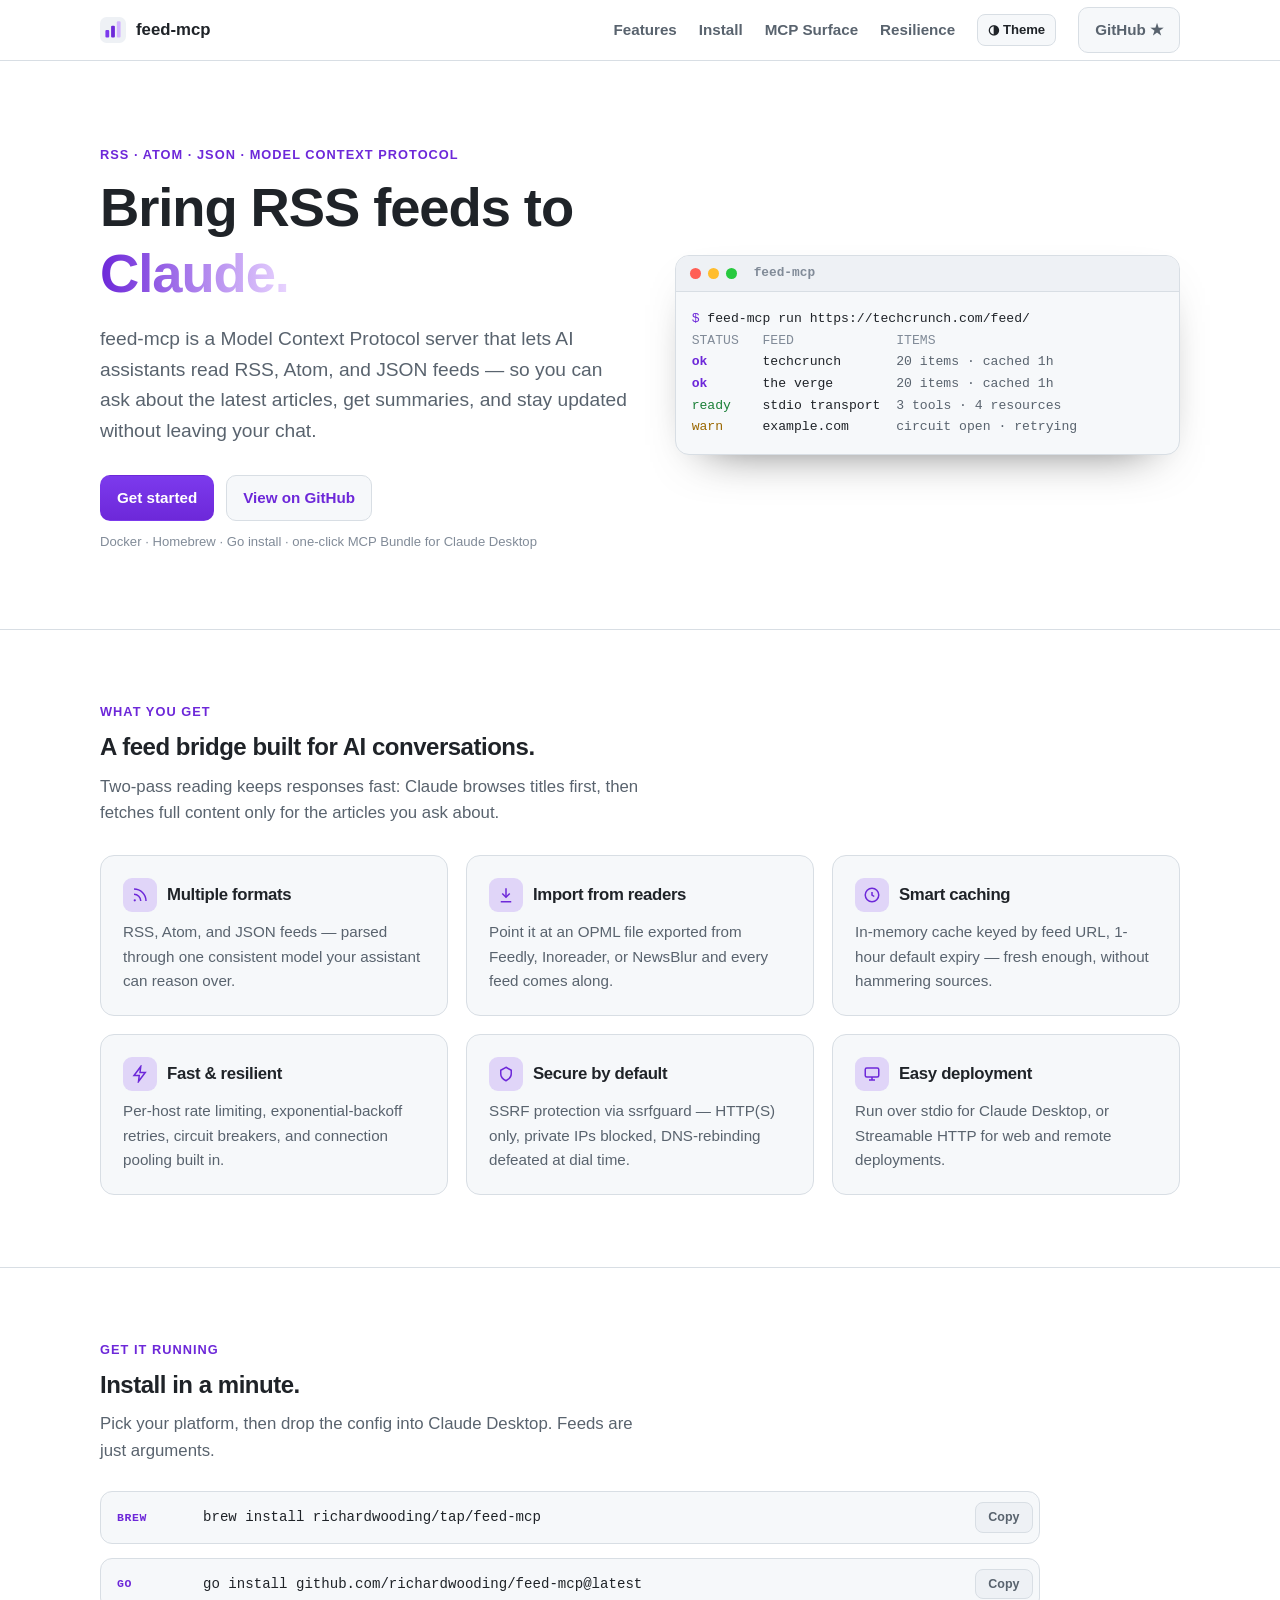
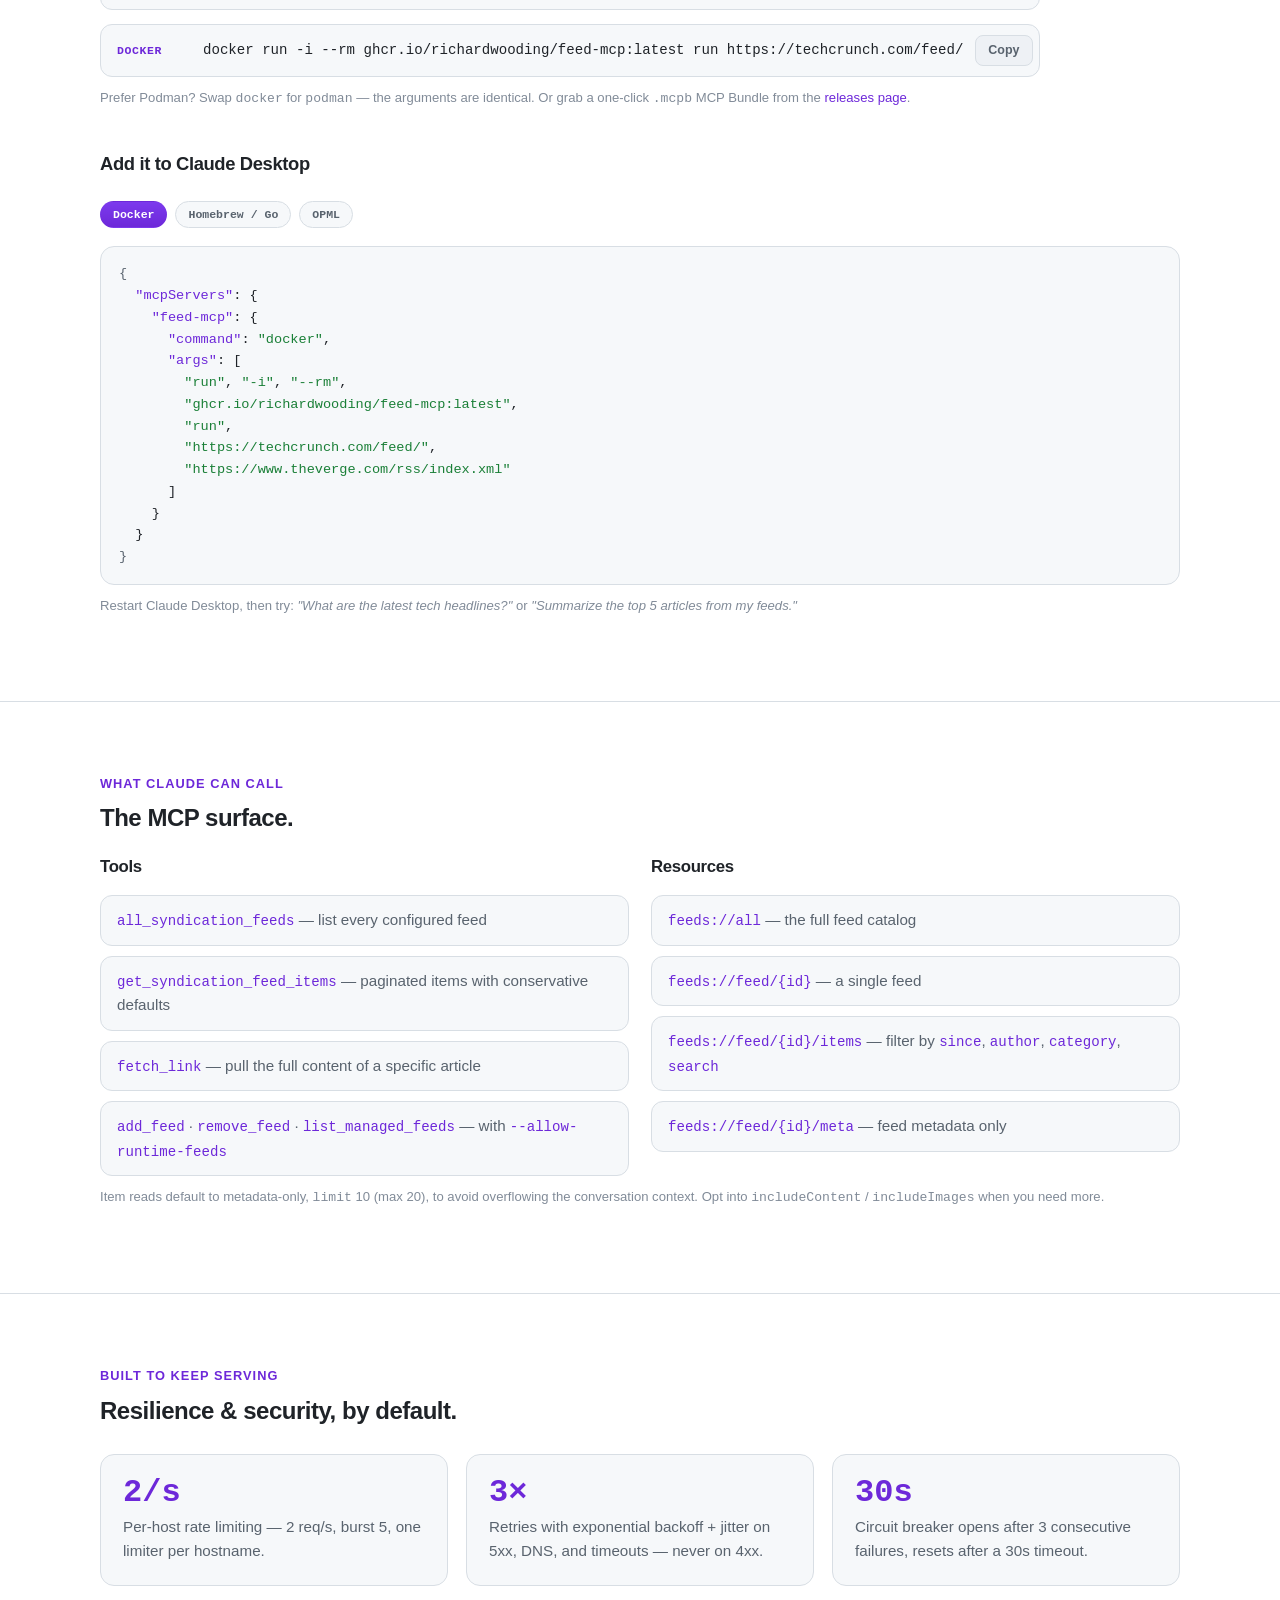
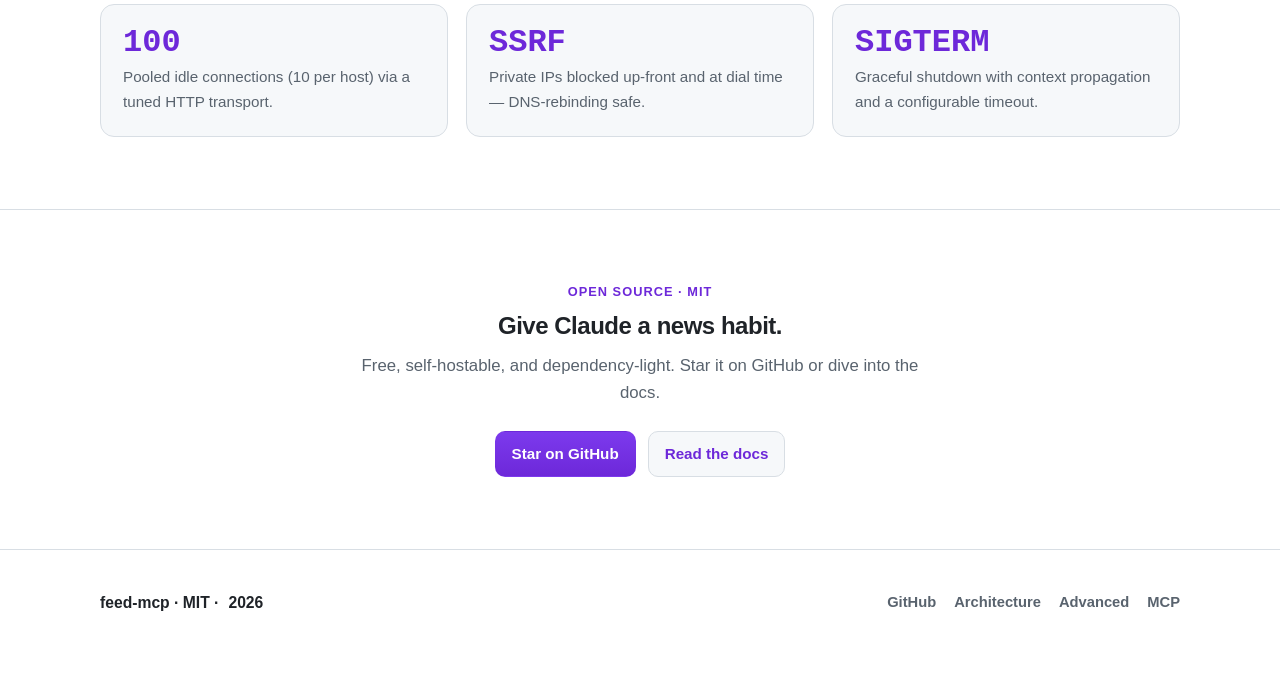
==== site/index.html @ 02fd6253 "feat(site): add gloam GitHub Pages landing page Add a dark-first, purple-accented, terminal-flavored" ====
<!doctype html>
<html lang="en">
<head>
  <meta charset="utf-8">
  <meta name="viewport" content="width=device-width, initial-scale=1">
  <title>feed-mcp — Bring RSS feeds to Claude</title>
  <meta name="description" content="feed-mcp is a Model Context Protocol server that lets Claude read RSS, Atom, and JSON feeds — with smart caching, rate limiting, circuit breakers, and SSRF protection.">
  <meta property="og:title" content="feed-mcp — Bring RSS feeds to Claude">
  <meta property="og:description" content="An MCP server that fetches RSS/Atom/JSON feeds and serves them to AI assistants.">
  <meta property="og:type" content="website">
  <link rel="stylesheet" href="gloam.css">
  <style>
    /* page-local extras, all derived from gloam tokens */
    .gl-theme-toggle { background: var(--gl-panel); color: var(--gl-fg); border: 1px solid var(--gl-border);
      border-radius: 8px; padding: 8px 10px; cursor: pointer; font: 600 .82rem/1 var(--gl-sans); }
    .gl-theme-toggle:hover { border-color: var(--gl-accent); }
    .gl-config { background: var(--gl-panel); border: 1px solid var(--gl-border); border-radius: var(--gl-radius);
      padding: 16px 18px; overflow-x: auto; font-size: .85rem; line-height: 1.6; margin: 0; font-family: var(--gl-mono); }
    .gl-config .c { color: var(--gl-faint); }
    .gl-config .k { color: var(--gl-accent-2); }
    .gl-config .s { color: var(--gl-green); }
    .gl-config .p { color: var(--gl-muted); }
    .gl-panel-list { list-style: none; margin: 18px 0 0; padding: 0; display: grid; gap: 10px; }
    .gl-panel-list li { background: var(--gl-panel); border: 1px solid var(--gl-border); border-radius: 12px;
      padding: 12px 16px; color: var(--gl-muted); font-size: .95rem; }
    .gl-panel-list code { color: var(--gl-accent-2); font-size: .88rem; }
    .gl-tab-wrap { margin-top: 18px; }
    .gl-tab-wrap [data-gl-panel] { margin-top: 16px; }
    .gl-two-col { display: grid; grid-template-columns: 1fr 1fr; gap: 22px; align-items: start; }
    @media (max-width: 760px) { .gl-two-col { grid-template-columns: 1fr; } }
  </style>
</head>
<body class="gl">
  <a class="gl-skip" href="#main">Skip to content</a>

  <header class="gl-nav">
    <div class="gl-wrap">
      <span class="gl-brand">
        <svg width="26" height="26" viewBox="0 0 24 24" aria-hidden="true">
          <rect width="24" height="24" rx="6" fill="var(--gl-panel-2)"/>
          <rect x="5" y="12" width="3.5" height="7" rx="1" fill="var(--gl-accent)"/>
          <rect x="10.25" y="8" width="3.5" height="11" rx="1" fill="var(--gl-accent-2)"/>
          <rect x="15.5" y="4" width="3.5" height="15" rx="1" fill="#d2b3ff"/>
        </svg>
        feed-mcp
      </span>
      <button class="gl-nav-toggle" aria-label="Toggle navigation" data-gl-nav-toggle="nav">☰</button>
      <nav id="nav">
        <a href="#features">Features</a>
        <a href="#install">Install</a>
        <a href="#surface">MCP Surface</a>
        <a href="#resilience">Resilience</a>
        <button class="gl-theme-toggle" id="theme" aria-label="Toggle color theme">◑ Theme</button>
        <a class="gl-btn ghost" href="https://github.com/richardwooding/feed-mcp">GitHub ★</a>
      </nav>
    </div>
  </header>

  <main id="main">
    <!-- HERO -->
    <section class="gl-hero">
      <div class="gl-wrap gl-hero-grid">
        <div>
          <p class="gl-eyebrow">rss · atom · json · model context protocol</p>
          <h1>Bring RSS feeds to <span class="gl-grad">Claude.</span></h1>
          <p class="sub">feed-mcp is a Model Context Protocol server that lets AI assistants read RSS, Atom, and JSON feeds — so you can ask about the latest articles, get summaries, and stay updated without leaving your chat.</p>
          <div class="gl-cta">
            <a class="gl-btn primary" href="#install">Get started</a>
            <a class="gl-btn ghost" href="https://github.com/richardwooding/feed-mcp">View on GitHub</a>
          </div>
          <p class="gl-hint">Docker · Homebrew · Go install · one-click MCP Bundle for Claude Desktop</p>
        </div>
        <div class="gl-term">
          <div class="bar">
            <span class="dot" style="background:#ff5f56"></span>
            <span class="dot" style="background:#ffbd2e"></span>
            <span class="dot" style="background:#27c93f"></span>
            <span class="t">feed-mcp</span>
          </div>
<pre><span class="pr">$</span> feed-mcp run https://techcrunch.com/feed/
<span class="hd">STATUS   FEED             ITEMS</span>
<span class="n">ok</span>       techcrunch       <span class="loc">20 items · cached 1h</span>
<span class="n">ok</span>       the verge        <span class="loc">20 items · cached 1h</span>
<span class="ok">ready</span>    stdio transport  <span class="loc">3 tools · 4 resources</span>
<span class="warn">warn</span>     example.com      <span class="loc">circuit open · retrying</span></pre>
        </div>
      </div>
    </section>

    <!-- FEATURES -->
    <section id="features" class="gl-section">
      <div class="gl-wrap">
        <p class="gl-eyebrow">what you get</p>
        <h2>A feed bridge built for AI conversations.</h2>
        <p class="gl-lede" style="margin-top:12px">Two-pass reading keeps responses fast: Claude browses titles first, then fetches full content only for the articles you ask about.</p>
        <div class="gl-grid feat" style="margin-top:28px">
          <div class="gl-card">
            <h3>
              <span class="gl-icon"><svg viewBox="0 0 24 24" fill="none" stroke="currentColor" stroke-width="2"><path d="M4 11a9 9 0 0 1 9 9"/><path d="M4 4a16 16 0 0 1 16 16"/><circle cx="5" cy="19" r="1.5" fill="currentColor" stroke="none"/></svg></span>
              Multiple formats
            </h3>
            <p>RSS, Atom, and JSON feeds — parsed through one consistent model your assistant can reason over.</p>
          </div>
          <div class="gl-card">
            <h3>
              <span class="gl-icon"><svg viewBox="0 0 24 24" fill="none" stroke="currentColor" stroke-width="2"><path d="M12 3v12"/><path d="M7 10l5 5 5-5"/><path d="M5 21h14"/></svg></span>
              Import from readers
            </h3>
            <p>Point it at an OPML file exported from Feedly, Inoreader, or NewsBlur and every feed comes along.</p>
          </div>
          <div class="gl-card">
            <h3>
              <span class="gl-icon"><svg viewBox="0 0 24 24" fill="none" stroke="currentColor" stroke-width="2"><path d="M12 8v4l3 2"/><circle cx="12" cy="12" r="9"/></svg></span>
              Smart caching
            </h3>
            <p>In-memory cache keyed by feed URL, 1-hour default expiry — fresh enough, without hammering sources.</p>
          </div>
          <div class="gl-card">
            <h3>
              <span class="gl-icon"><svg viewBox="0 0 24 24" fill="none" stroke="currentColor" stroke-width="2"><path d="M13 2L4 14h7l-1 8 9-12h-7z"/></svg></span>
              Fast &amp; resilient
            </h3>
            <p>Per-host rate limiting, exponential-backoff retries, circuit breakers, and connection pooling built in.</p>
          </div>
          <div class="gl-card">
            <h3>
              <span class="gl-icon"><svg viewBox="0 0 24 24" fill="none" stroke="currentColor" stroke-width="2"><path d="M12 3l7 4v5c0 4-3 7-7 9-4-2-7-5-7-9V7z"/></svg></span>
              Secure by default
            </h3>
            <p>SSRF protection via ssrfguard — HTTP(S) only, private IPs blocked, DNS-rebinding defeated at dial time.</p>
          </div>
          <div class="gl-card">
            <h3>
              <span class="gl-icon"><svg viewBox="0 0 24 24" fill="none" stroke="currentColor" stroke-width="2"><rect x="3" y="4" width="18" height="12" rx="2"/><path d="M8 20h8M12 16v4"/></svg></span>
              Easy deployment
            </h3>
            <p>Run over stdio for Claude Desktop, or Streamable HTTP for web and remote deployments.</p>
          </div>
        </div>
      </div>
    </section>

    <!-- INSTALL -->
    <section id="install" class="gl-section">
      <div class="gl-wrap">
        <p class="gl-eyebrow">get it running</p>
        <h2>Install in a minute.</h2>
        <p class="gl-lede" style="margin-top:12px">Pick your platform, then drop the config into Claude Desktop. Feeds are just arguments.</p>

        <div class="gl-install" style="margin-top:26px">
          <div class="gl-snip">
            <span class="lbl">brew</span>
            <code id="i-brew">brew install richardwooding/tap/feed-mcp</code>
            <button class="gl-copy" data-gl-copy="i-brew">Copy</button>
          </div>
          <div class="gl-snip">
            <span class="lbl">go</span>
            <code id="i-go">go install github.com/richardwooding/feed-mcp@latest</code>
            <button class="gl-copy" data-gl-copy="i-go">Copy</button>
          </div>
          <div class="gl-snip">
            <span class="lbl">docker</span>
            <code id="i-docker">docker run -i --rm ghcr.io/richardwooding/feed-mcp:latest run https://techcrunch.com/feed/</code>
            <button class="gl-copy" data-gl-copy="i-docker">Copy</button>
          </div>
        </div>
        <p class="gl-hint">Prefer Podman? Swap <code>docker</code> for <code>podman</code> — the arguments are identical. Or grab a one-click <code>.mcpb</code> MCP Bundle from the <a href="https://github.com/richardwooding/feed-mcp/releases">releases page</a>.</p>

        <h3 style="margin-top:44px;font-size:1.15rem">Add it to Claude Desktop</h3>
        <div class="gl-badges" role="tablist" aria-label="Choose install method" data-gl-tabs>
          <button class="gl-lang" role="tab" data-gl-tab="docker" aria-selected="true">Docker</button>
          <button class="gl-lang" role="tab" data-gl-tab="brew">Homebrew / Go</button>
          <button class="gl-lang" role="tab" data-gl-tab="opml">OPML</button>
        </div>

        <div class="gl-tab-wrap">
          <div data-gl-panel="docker">
<pre class="gl-config"><span class="p">{</span>
  <span class="k">"mcpServers"</span>: {
    <span class="k">"feed-mcp"</span>: {
      <span class="k">"command"</span>: <span class="s">"docker"</span>,
      <span class="k">"args"</span>: [
        <span class="s">"run"</span>, <span class="s">"-i"</span>, <span class="s">"--rm"</span>,
        <span class="s">"ghcr.io/richardwooding/feed-mcp:latest"</span>,
        <span class="s">"run"</span>,
        <span class="s">"https://techcrunch.com/feed/"</span>,
        <span class="s">"https://www.theverge.com/rss/index.xml"</span>
      ]
    }
  }
<span class="p">}</span></pre>
          </div>
          <div data-gl-panel="brew" hidden>
<pre class="gl-config"><span class="c">// after `brew install` or `go install`</span>
<span class="p">{</span>
  <span class="k">"mcpServers"</span>: {
    <span class="k">"feed-mcp"</span>: {
      <span class="k">"command"</span>: <span class="s">"feed-mcp"</span>,
      <span class="k">"args"</span>: [<span class="s">"run"</span>, <span class="s">"https://techcrunch.com/feed/"</span>]
    }
  }
<span class="p">}</span></pre>
          </div>
          <div data-gl-panel="opml" hidden>
<pre class="gl-config"><span class="c">// bring your whole reader — export OPML from Feedly / Inoreader</span>
<span class="p">{</span>
  <span class="k">"mcpServers"</span>: {
    <span class="k">"my-feeds"</span>: {
      <span class="k">"command"</span>: <span class="s">"docker"</span>,
      <span class="k">"args"</span>: [
        <span class="s">"run"</span>, <span class="s">"-i"</span>, <span class="s">"--rm"</span>,
        <span class="s">"-v"</span>, <span class="s">"/path/to/feeds.opml:/feeds.opml:ro"</span>,
        <span class="s">"ghcr.io/richardwooding/feed-mcp:latest"</span>,
        <span class="s">"run"</span>, <span class="s">"--opml"</span>, <span class="s">"/feeds.opml"</span>
      ]
    }
  }
<span class="p">}</span></pre>
          </div>
        </div>
        <p class="gl-hint">Restart Claude Desktop, then try: <em>"What are the latest tech headlines?"</em> or <em>"Summarize the top 5 articles from my feeds."</em></p>
      </div>
    </section>

    <!-- MCP SURFACE -->
    <section id="surface" class="gl-section">
      <div class="gl-wrap">
        <p class="gl-eyebrow">what claude can call</p>
        <h2>The MCP surface.</h2>
        <div class="gl-two-col" style="margin-top:24px">
          <div>
            <h3 style="font-size:1.05rem;margin-bottom:6px">Tools</h3>
            <ul class="gl-panel-list">
              <li><code>all_syndication_feeds</code> — list every configured feed</li>
              <li><code>get_syndication_feed_items</code> — paginated items with conservative defaults</li>
              <li><code>fetch_link</code> — pull the full content of a specific article</li>
              <li><code>add_feed</code> · <code>remove_feed</code> · <code>list_managed_feeds</code> — with <code>--allow-runtime-feeds</code></li>
            </ul>
          </div>
          <div>
            <h3 style="font-size:1.05rem;margin-bottom:6px">Resources</h3>
            <ul class="gl-panel-list">
              <li><code>feeds://all</code> — the full feed catalog</li>
              <li><code>feeds://feed/{id}</code> — a single feed</li>
              <li><code>feeds://feed/{id}/items</code> — filter by <code>since</code>, <code>author</code>, <code>category</code>, <code>search</code></li>
              <li><code>feeds://feed/{id}/meta</code> — feed metadata only</li>
            </ul>
          </div>
        </div>
        <p class="gl-hint">Item reads default to metadata-only, <code>limit</code> 10 (max 20), to avoid overflowing the conversation context. Opt into <code>includeContent</code> / <code>includeImages</code> when you need more.</p>
      </div>
    </section>

    <!-- RESILIENCE -->
    <section id="resilience" class="gl-section">
      <div class="gl-wrap">
        <p class="gl-eyebrow">built to keep serving</p>
        <h2>Resilience &amp; security, by default.</h2>
        <div class="gl-grid feat" style="margin-top:28px">
          <div class="gl-card">
            <div class="gl-stat">2/s</div>
            <p style="margin-top:6px">Per-host rate limiting — 2 req/s, burst 5, one limiter per hostname.</p>
          </div>
          <div class="gl-card">
            <div class="gl-stat">3×</div>
            <p style="margin-top:6px">Retries with exponential backoff + jitter on 5xx, DNS, and timeouts — never on 4xx.</p>
          </div>
          <div class="gl-card">
            <div class="gl-stat">30s</div>
            <p style="margin-top:6px">Circuit breaker opens after 3 consecutive failures, resets after a 30s timeout.</p>
          </div>
          <div class="gl-card">
            <div class="gl-stat">100</div>
            <p style="margin-top:6px">Pooled idle connections (10 per host) via a tuned HTTP transport.</p>
          </div>
          <div class="gl-card">
            <div class="gl-stat">SSRF</div>
            <p style="margin-top:6px">Private IPs blocked up-front and at dial time — DNS-rebinding safe.</p>
          </div>
          <div class="gl-card">
            <div class="gl-stat">SIGTERM</div>
            <p style="margin-top:6px">Graceful shutdown with context propagation and a configurable timeout.</p>
          </div>
        </div>
      </div>
    </section>

    <!-- CTA -->
    <section class="gl-section">
      <div class="gl-wrap" style="text-align:center">
        <p class="gl-eyebrow" style="justify-content:center">open source · MIT</p>
        <h2>Give Claude a news habit.</h2>
        <p class="gl-lede" style="margin:12px auto 24px">Free, self-hostable, and dependency-light. Star it on GitHub or dive into the docs.</p>
        <div class="gl-cta" style="justify-content:center">
          <a class="gl-btn primary" href="https://github.com/richardwooding/feed-mcp">Star on GitHub</a>
          <a class="gl-btn ghost" href="https://github.com/richardwooding/feed-mcp/blob/main/docs/ADVANCED.md">Read the docs</a>
        </div>
      </div>
    </section>
  </main>

  <footer class="gl-footer">
    <div class="gl-wrap">
      <span class="gl-brand" style="font-size:.98rem">feed-mcp · MIT · <span data-gl-year></span></span>
      <nav class="gl-fnav">
        <a href="https://github.com/richardwooding/feed-mcp">GitHub</a>
        <a href="https://github.com/richardwooding/feed-mcp/blob/main/docs/ARCHITECTURE.md">Architecture</a>
        <a href="https://github.com/richardwooding/feed-mcp/blob/main/docs/ADVANCED.md">Advanced</a>
        <a href="https://modelcontextprotocol.io">MCP</a>
      </nav>
    </div>
  </footer>

  <script src="gloam.js" defer></script>
  <script>
    // Theme toggle — flips data-theme on <html>, remembers the choice.
    (function () {
      var root = document.documentElement;
      var btn = document.getElementById("theme");
      try {
        var saved = localStorage.getItem("gl-theme");
        if (saved) root.setAttribute("data-theme", saved);
      } catch (e) { /* ignore */ }
      if (!btn) return;
      btn.addEventListener("click", function () {
        var dark = getComputedStyle(root).getPropertyValue("--gl-bg").trim().indexOf("#0d") === 0
          || root.getAttribute("data-theme") === "dark";
        var next = dark ? "light" : "dark";
        root.setAttribute("data-theme", next);
        try { localStorage.setItem("gl-theme", next); } catch (e) { /* ignore */ }
      });
    })();
  </script>
</body>
</html>
---- site/gloam.css ----
/*!
 * gloam.css — a dark-first, purple-accented, terminal-flavored design language.
 * https://github.com/richardwooding/gloam · MIT
 *
 * Tokens are prefixed --gl-*, component classes gl-*, so it drops into any page
 * without collisions. Dark is the default; light is served via
 * prefers-color-scheme AND an explicit :root[data-theme="light"|"dark"] override.
 */

:root {
  --gl-bg: #0d1117;
  --gl-panel: #161b22;
  --gl-panel-2: #1c2230;
  --gl-border: #2a3038;
  --gl-fg: #e6edf3;
  --gl-muted: #9aa7b4;
  --gl-faint: #6b7684;
  --gl-accent: #a371f7;
  --gl-accent-2: #bd93ff;
  --gl-accent-ink: #f5efff;
  --gl-green: #3fb950;
  --gl-amber: #d29922;
  --gl-radius: 14px;
  --gl-mono: ui-monospace, SFMono-Regular, "SF Mono", Menlo, Consolas, "Liberation Mono", monospace;
  --gl-sans: -apple-system, BlinkMacSystemFont, "Segoe UI", Roboto, Helvetica, Arial, sans-serif;
  --gl-maxw: 1080px;
}

/* Light palette: auto (system) … */
@media (prefers-color-scheme: light) {
  :root {
    --gl-bg: #ffffff;
    --gl-panel: #f6f8fa;
    --gl-panel-2: #eef1f5;
    --gl-border: #d8dee4;
    --gl-fg: #1f2328;
    --gl-muted: #59636e;
    --gl-faint: #818b98;
    --gl-accent: #7c3aed;
    --gl-accent-2: #6d28d9;
    --gl-accent-ink: #ffffff;
    --gl-green: #1a7f37;
    --gl-amber: #9a6700;
  }
}
/* … and explicit override wins in both directions. */
:root[data-theme="light"] {
  --gl-bg: #ffffff; --gl-panel: #f6f8fa; --gl-panel-2: #eef1f5; --gl-border: #d8dee4;
  --gl-fg: #1f2328; --gl-muted: #59636e; --gl-faint: #818b98;
  --gl-accent: #7c3aed; --gl-accent-2: #6d28d9; --gl-accent-ink: #ffffff;
  --gl-green: #1a7f37; --gl-amber: #9a6700;
}
:root[data-theme="dark"] {
  --gl-bg: #0d1117; --gl-panel: #161b22; --gl-panel-2: #1c2230; --gl-border: #2a3038;
  --gl-fg: #e6edf3; --gl-muted: #9aa7b4; --gl-faint: #6b7684;
  --gl-accent: #a371f7; --gl-accent-2: #bd93ff; --gl-accent-ink: #f5efff;
  --gl-green: #3fb950; --gl-amber: #d29922;
}

/* ---- base ---- */
.gl-body, body.gl {
  margin: 0;
  background: var(--gl-bg);
  color: var(--gl-fg);
  font-family: var(--gl-sans);
  line-height: 1.6;
  -webkit-font-smoothing: antialiased;
}
.gl a { color: var(--gl-accent-2); text-decoration: none; }
.gl a:hover { text-decoration: underline; }
.gl code, .gl kbd, .gl pre { font-family: var(--gl-mono); }
.gl h1, .gl h2, .gl h3 { line-height: 1.2; letter-spacing: -0.02em; margin: 0; }

.gl-wrap { max-width: var(--gl-maxw); margin: 0 auto; padding: 0 20px; }
.gl-section { padding: 72px 0; border-top: 1px solid var(--gl-border); }
.gl-eyebrow { color: var(--gl-accent-2); font-weight: 700; font-size: .8rem; letter-spacing: .08em; text-transform: uppercase; margin: 0 0 10px; }
.gl-lede { color: var(--gl-muted); font-size: 1.05rem; max-width: 60ch; }
.gl-hint { color: var(--gl-faint); font-size: .82rem; margin-top: 10px; }

/* skip link */
.gl-skip { position: absolute; left: -9999px; }
.gl-skip:focus { left: 12px; top: 10px; z-index: 50; background: var(--gl-panel); color: var(--gl-fg); padding: 8px 12px; border-radius: 8px; }

/* ---- nav ---- */
.gl-nav { position: sticky; top: 0; z-index: 20; backdrop-filter: blur(10px);
  background: color-mix(in srgb, var(--gl-bg) 82%, transparent); border-bottom: 1px solid var(--gl-border); }
.gl-nav .gl-wrap { display: flex; align-items: center; gap: 18px; height: 60px; }
.gl-brand { display: flex; align-items: center; gap: 10px; font-weight: 700; color: var(--gl-fg); font-size: 1.05rem; }
.gl-brand svg { display: block; }
.gl-nav nav { margin-left: auto; display: flex; align-items: center; gap: 22px; }
.gl-nav nav a { color: var(--gl-muted); font-weight: 600; font-size: .95rem; }
.gl-nav nav a:hover { color: var(--gl-fg); text-decoration: none; }
.gl-nav-toggle { display: none; margin-left: auto; background: var(--gl-panel); color: var(--gl-fg);
  border: 1px solid var(--gl-border); border-radius: 8px; padding: 8px 10px; cursor: pointer; }

/* ---- buttons ---- */
.gl-btn { display: inline-flex; align-items: center; gap: 8px; font-weight: 700; font-size: .95rem;
  padding: 10px 16px; border-radius: 10px; border: 1px solid var(--gl-border); cursor: pointer; color: var(--gl-fg); background: transparent; }
.gl-btn.primary { background: linear-gradient(180deg, var(--gl-accent), var(--gl-accent-2)); color: var(--gl-accent-ink); border-color: transparent; }
.gl-btn.primary:hover { filter: brightness(1.07); text-decoration: none; }
.gl-btn.ghost { background: var(--gl-panel); }
.gl-btn.ghost:hover { border-color: var(--gl-accent); text-decoration: none; }

/* ---- hero ---- */
.gl-hero { padding: 84px 0 64px; }
.gl-hero h1 { font-size: clamp(2.1rem, 5.2vw, 3.4rem); font-weight: 800; }
.gl-grad { background: linear-gradient(90deg, var(--gl-accent-2), #e9d5ff); -webkit-background-clip: text; background-clip: text; color: transparent; }
.gl-hero p.sub { font-size: 1.2rem; color: var(--gl-muted); margin: 18px 0 28px; max-width: 56ch; }
.gl-cta { display: flex; gap: 12px; flex-wrap: wrap; }
.gl-hero-grid { display: grid; grid-template-columns: 1.05fr 1fr; gap: 44px; align-items: center; }
@media (max-width: 860px) { .gl-hero-grid { grid-template-columns: 1fr; gap: 32px; } }

/* ---- terminal ---- */
.gl-term { background: var(--gl-panel); border: 1px solid var(--gl-border); border-radius: var(--gl-radius); overflow: hidden;
  box-shadow: 0 20px 50px -30px rgba(0,0,0,.7); }
.gl-term .bar { display: flex; align-items: center; gap: 7px; padding: 11px 14px; background: var(--gl-panel-2); border-bottom: 1px solid var(--gl-border); }
.gl-term .dot { width: 11px; height: 11px; border-radius: 50%; }
.gl-term .bar .t { margin-left: 10px; color: var(--gl-faint); font: 600 .8rem/1 var(--gl-mono); }
.gl-term pre { margin: 0; padding: 16px; overflow-x: auto; font-size: .82rem; line-height: 1.65; color: var(--gl-fg); }
.gl-term .pr { color: var(--gl-accent-2); }
.gl-term .hd { color: var(--gl-faint); }
.gl-term .n { color: var(--gl-accent-2); font-weight: 700; }
.gl-term .loc { color: var(--gl-muted); }
.gl-term .ok { color: var(--gl-green); }
.gl-term .warn { color: var(--gl-amber); }

/* ---- pills / tabs ---- */
.gl-badges { display: flex; flex-wrap: wrap; gap: 8px; margin-top: 26px; }
.gl-lang { font: 700 .72rem/1 var(--gl-mono); color: var(--gl-muted); background: var(--gl-panel);
  border: 1px solid var(--gl-border); border-radius: 999px; padding: 7px 12px; cursor: pointer;
  transition: color .12s, border-color .12s, background .12s; }
.gl-lang:hover { color: var(--gl-fg); border-color: var(--gl-accent); }
.gl-lang:focus-visible { outline: 2px solid var(--gl-accent); outline-offset: 2px; }
.gl-lang[aria-selected="true"] { background: linear-gradient(180deg, var(--gl-accent), var(--gl-accent-2)); color: var(--gl-accent-ink); border-color: transparent; }

/* ---- cards / grid ---- */
.gl-grid { display: grid; gap: 18px; }
.gl-grid.two { grid-template-columns: 1fr 1fr; }
.gl-grid.feat { grid-template-columns: repeat(3, 1fr); }
@media (max-width: 820px) { .gl-grid.feat { grid-template-columns: 1fr 1fr; } }
@media (max-width: 560px) { .gl-grid.two, .gl-grid.feat { grid-template-columns: 1fr; } }
.gl-card { background: var(--gl-panel); border: 1px solid var(--gl-border); border-radius: var(--gl-radius); padding: 22px; }
.gl-card h3 { font-size: 1.05rem; margin-bottom: 8px; display: flex; align-items: center; gap: 10px; }
.gl-card p { color: var(--gl-muted); margin: 0; font-size: .95rem; }
.gl-icon { width: 34px; height: 34px; flex: none; display: grid; place-items: center; border-radius: 9px;
  background: color-mix(in srgb, var(--gl-accent) 18%, transparent); color: var(--gl-accent-2); }
.gl-icon svg { width: 18px; height: 18px; }
.gl-stat { font: 800 2rem/1 var(--gl-mono); color: var(--gl-accent-2); }

/* ---- code blocks ---- */
.gl-code { background: var(--gl-panel); border: 1px solid var(--gl-border); border-radius: var(--gl-radius);
  padding: 16px 18px; overflow-x: auto; font-size: .85rem; line-height: 1.6; margin: 0; }
.gl-code .c { color: var(--gl-faint); }
.gl-code .k { color: var(--gl-accent-2); }
.gl-code .s { color: var(--gl-green); }
.gl-split { display: grid; grid-template-columns: 1fr 1fr; gap: 22px; align-items: start; }
@media (max-width: 760px) { .gl-split { grid-template-columns: 1fr; } }

/* ---- install snippets ---- */
.gl-install { display: grid; gap: 14px; max-width: 760px; }
.gl-snip { display: flex; align-items: center; gap: 12px; background: var(--gl-panel); border: 1px solid var(--gl-border); border-radius: 12px; padding: 6px 6px 6px 16px; }
.gl-snip .lbl { font: 700 .72rem/1 var(--gl-mono); color: var(--gl-accent-2); text-transform: uppercase; letter-spacing: .05em; flex: none; width: 74px; }
.gl-snip code { flex: 1; overflow-x: auto; white-space: nowrap; color: var(--gl-fg); font-size: .88rem; padding: 8px 0; }
.gl-copy { flex: none; background: var(--gl-panel-2); color: var(--gl-muted); border: 1px solid var(--gl-border); border-radius: 8px; padding: 8px 12px; font: 700 .78rem/1 var(--gl-sans); cursor: pointer; }
.gl-copy:hover { color: var(--gl-fg); border-color: var(--gl-accent); }
.gl-copy.done { color: var(--gl-green); border-color: var(--gl-green); }

/* ---- footer ---- */
.gl-footer { border-top: 1px solid var(--gl-border); padding: 40px 0 60px; color: var(--gl-muted); }
.gl-footer .gl-wrap { display: flex; flex-wrap: wrap; gap: 18px 28px; align-items: center; justify-content: space-between; }
.gl-footer a { color: var(--gl-muted); font-weight: 600; font-size: .92rem; }
.gl-footer a:hover { color: var(--gl-fg); }
.gl-fnav { display: flex; flex-wrap: wrap; gap: 18px; }

/* ---- mobile nav ---- */
@media (max-width: 680px) {
  .gl-nav nav { display: none; }
  .gl-nav nav.open { display: flex; position: absolute; top: 60px; left: 0; right: 0; flex-direction: column; gap: 0;
    background: var(--gl-bg); border-bottom: 1px solid var(--gl-border); padding: 8px 20px 16px; }
  .gl-nav nav.open a { padding: 10px 0; }
  .gl-nav nav.open .gl-btn { display: none; }
  .gl-nav-toggle { display: block; }
}
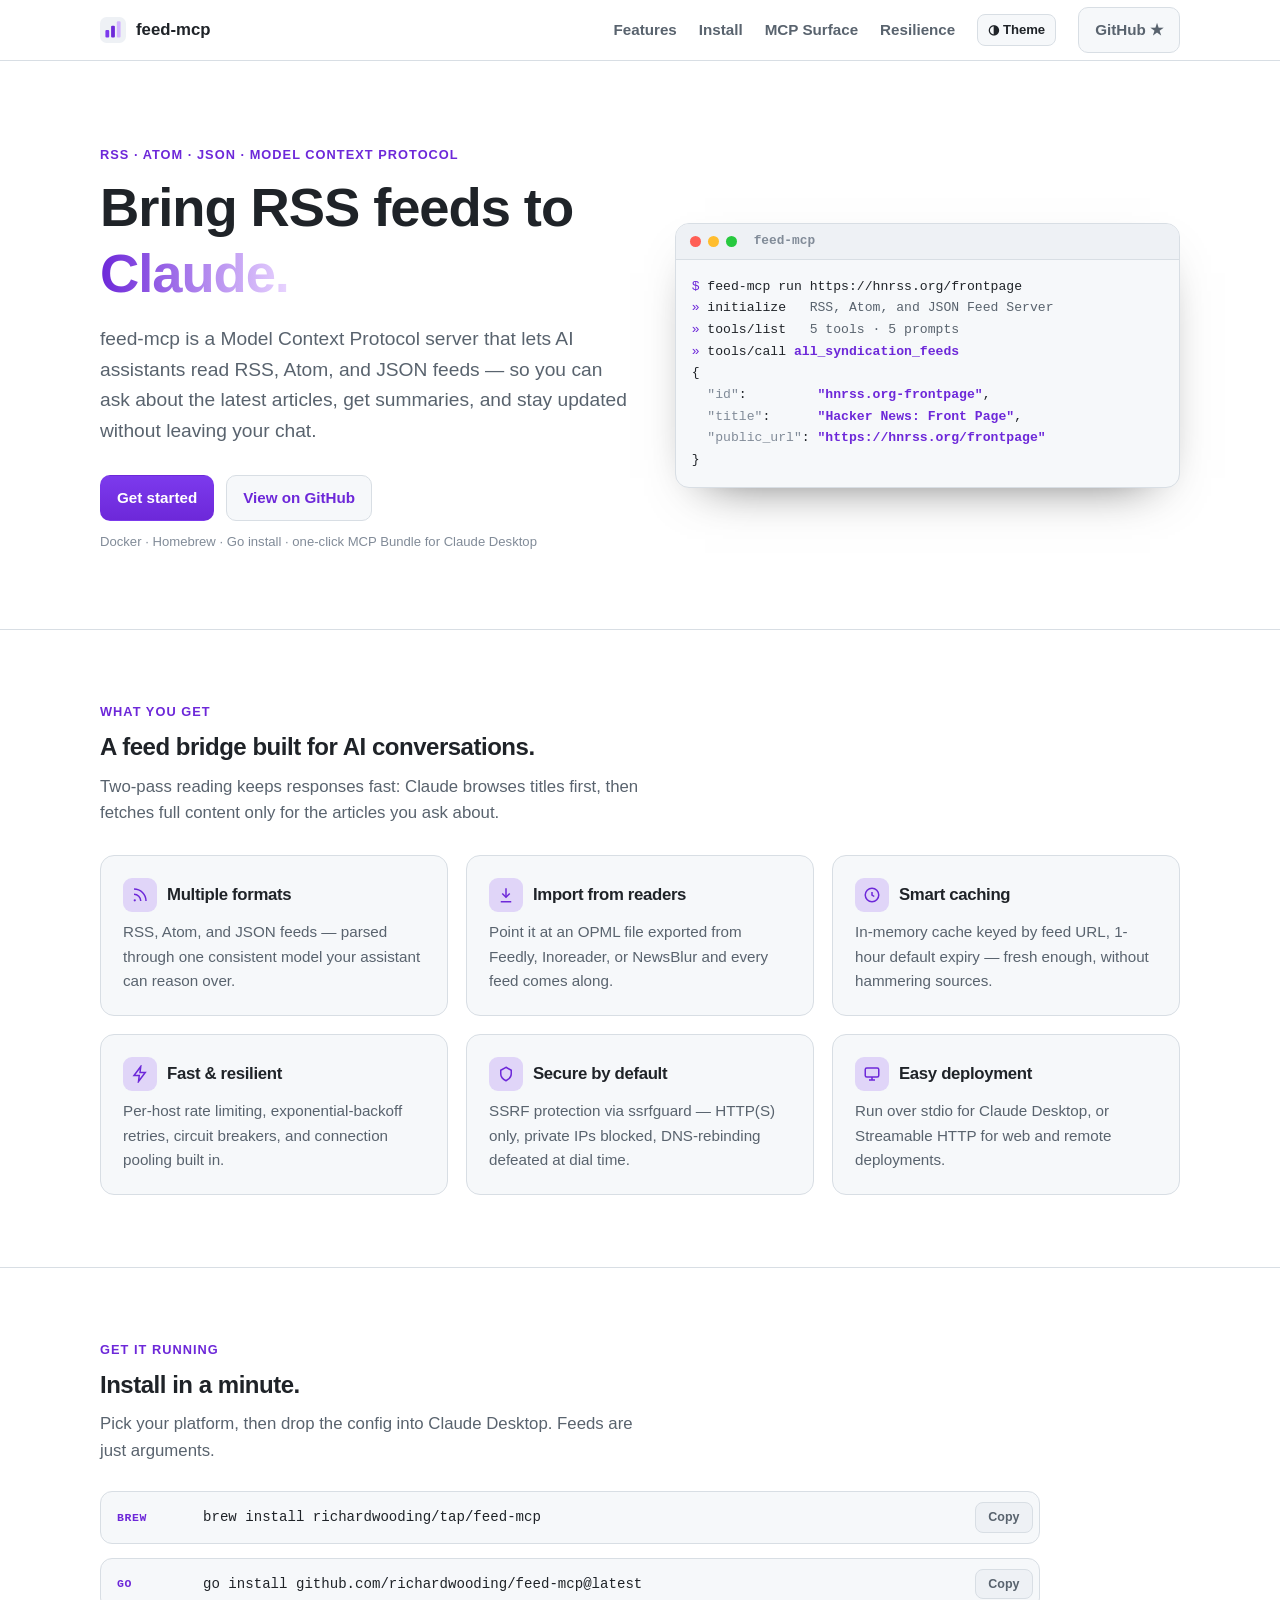
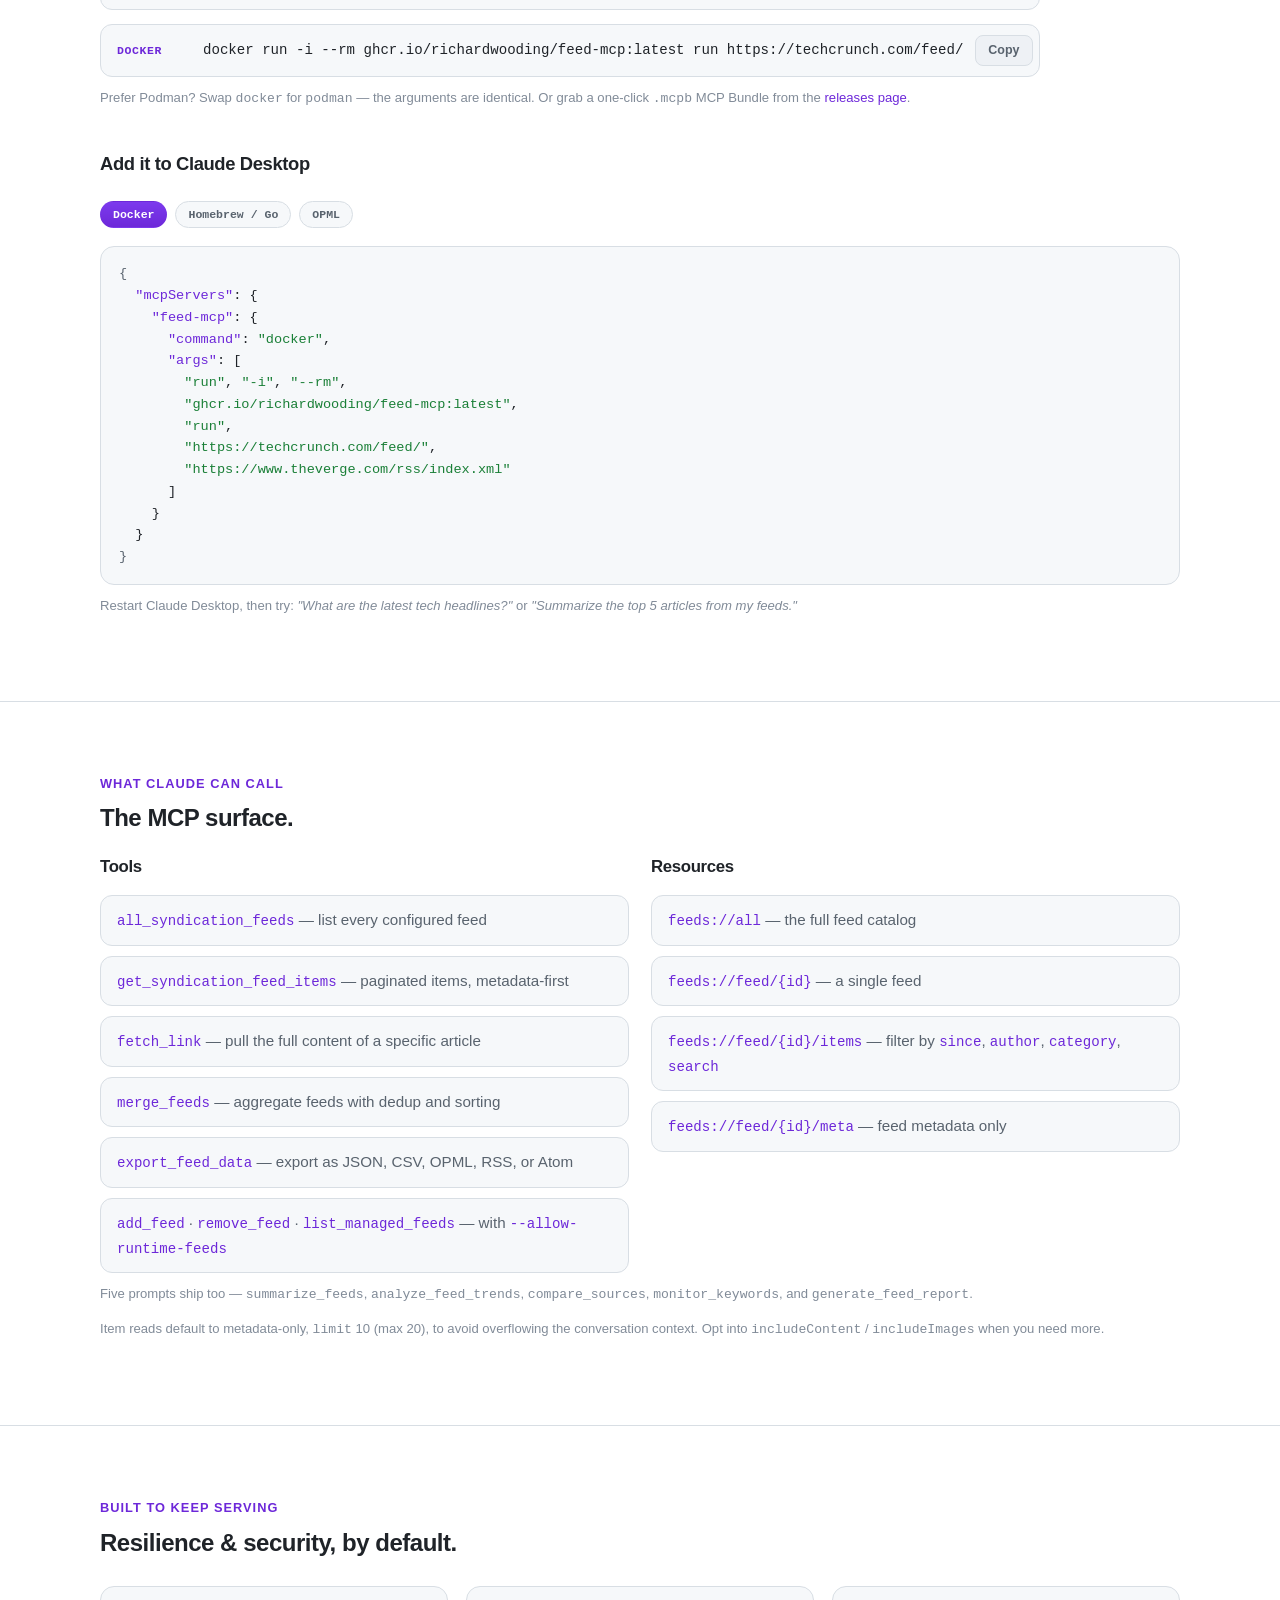
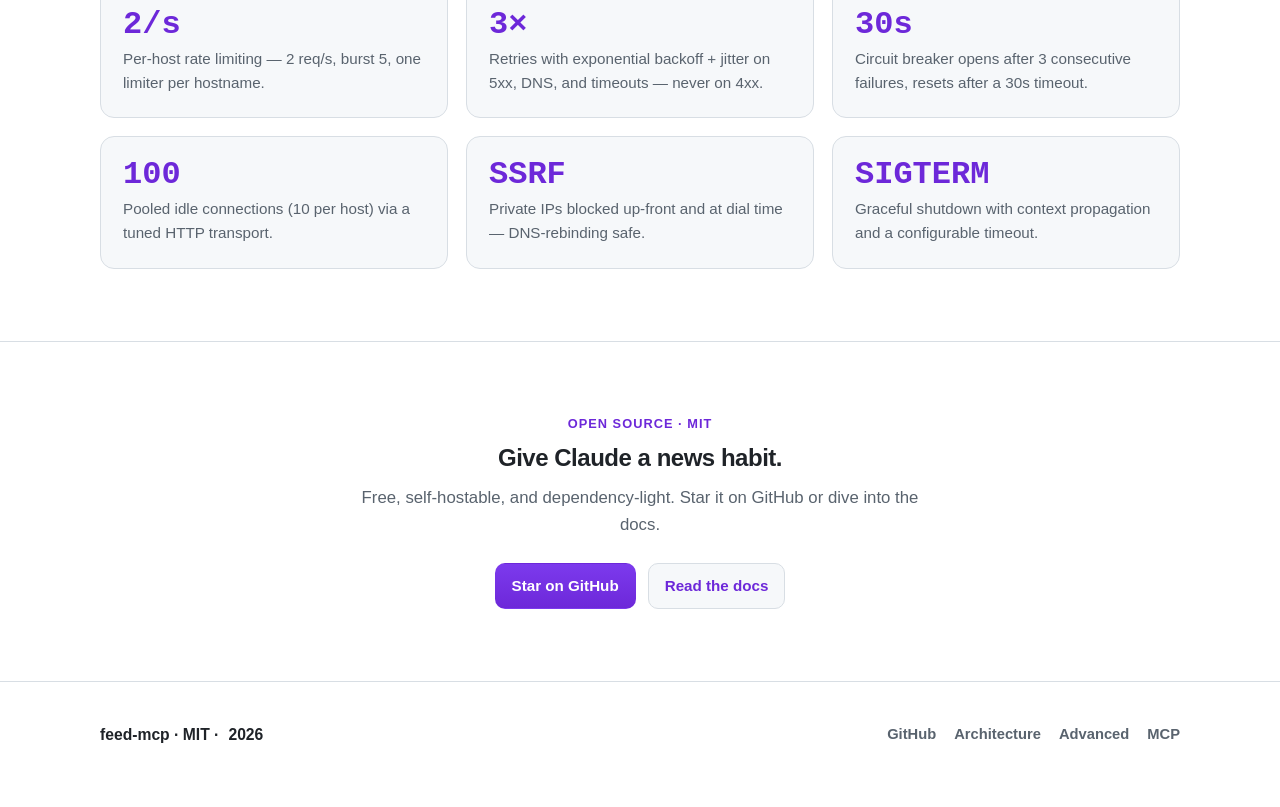
==== commit 59413c8f: "fix(site): make hero terminal reflect a real MCP session The faux-terminal showed an invented status" ====
--- a/site/index.html
+++ b/site/index.html
@@ -77,12 +77,15 @@
             <span class="dot" style="background:#27c93f"></span>
             <span class="t">feed-mcp</span>
           </div>
-<pre><span class="pr">$</span> feed-mcp run https://techcrunch.com/feed/
-<span class="hd">STATUS   FEED             ITEMS</span>
-<span class="n">ok</span>       techcrunch       <span class="loc">20 items · cached 1h</span>
-<span class="n">ok</span>       the verge        <span class="loc">20 items · cached 1h</span>
-<span class="ok">ready</span>    stdio transport  <span class="loc">3 tools · 4 resources</span>
-<span class="warn">warn</span>     example.com      <span class="loc">circuit open · retrying</span></pre>
+<pre><span class="pr">$</span> feed-mcp run https://hnrss.org/frontpage
+<span class="pr">»</span> initialize   <span class="loc">RSS, Atom, and JSON Feed Server</span>
+<span class="pr">»</span> tools/list   <span class="loc">5 tools · 5 prompts</span>
+<span class="pr">»</span> tools/call <span class="n">all_syndication_feeds</span>
+{
+  <span class="hd">"id"</span>:         <span class="n">"hnrss.org-frontpage"</span>,
+  <span class="hd">"title"</span>:      <span class="n">"Hacker News: Front Page"</span>,
+  <span class="hd">"public_url"</span>: <span class="n">"https://hnrss.org/frontpage"</span>
+}</pre>
         </div>
       </div>
     </section>
@@ -232,8 +235,10 @@
             <h3 style="font-size:1.05rem;margin-bottom:6px">Tools</h3>
             <ul class="gl-panel-list">
               <li><code>all_syndication_feeds</code> — list every configured feed</li>
-              <li><code>get_syndication_feed_items</code> — paginated items with conservative defaults</li>
+              <li><code>get_syndication_feed_items</code> — paginated items, metadata-first</li>
               <li><code>fetch_link</code> — pull the full content of a specific article</li>
+              <li><code>merge_feeds</code> — aggregate feeds with dedup and sorting</li>
+              <li><code>export_feed_data</code> — export as JSON, CSV, OPML, RSS, or Atom</li>
               <li><code>add_feed</code> · <code>remove_feed</code> · <code>list_managed_feeds</code> — with <code>--allow-runtime-feeds</code></li>
             </ul>
           </div>
@@ -247,6 +252,7 @@
             </ul>
           </div>
         </div>
+        <p class="gl-hint">Five prompts ship too — <code>summarize_feeds</code>, <code>analyze_feed_trends</code>, <code>compare_sources</code>, <code>monitor_keywords</code>, and <code>generate_feed_report</code>.</p>
         <p class="gl-hint">Item reads default to metadata-only, <code>limit</code> 10 (max 20), to avoid overflowing the conversation context. Opt into <code>includeContent</code> / <code>includeImages</code> when you need more.</p>
       </div>
     </section>
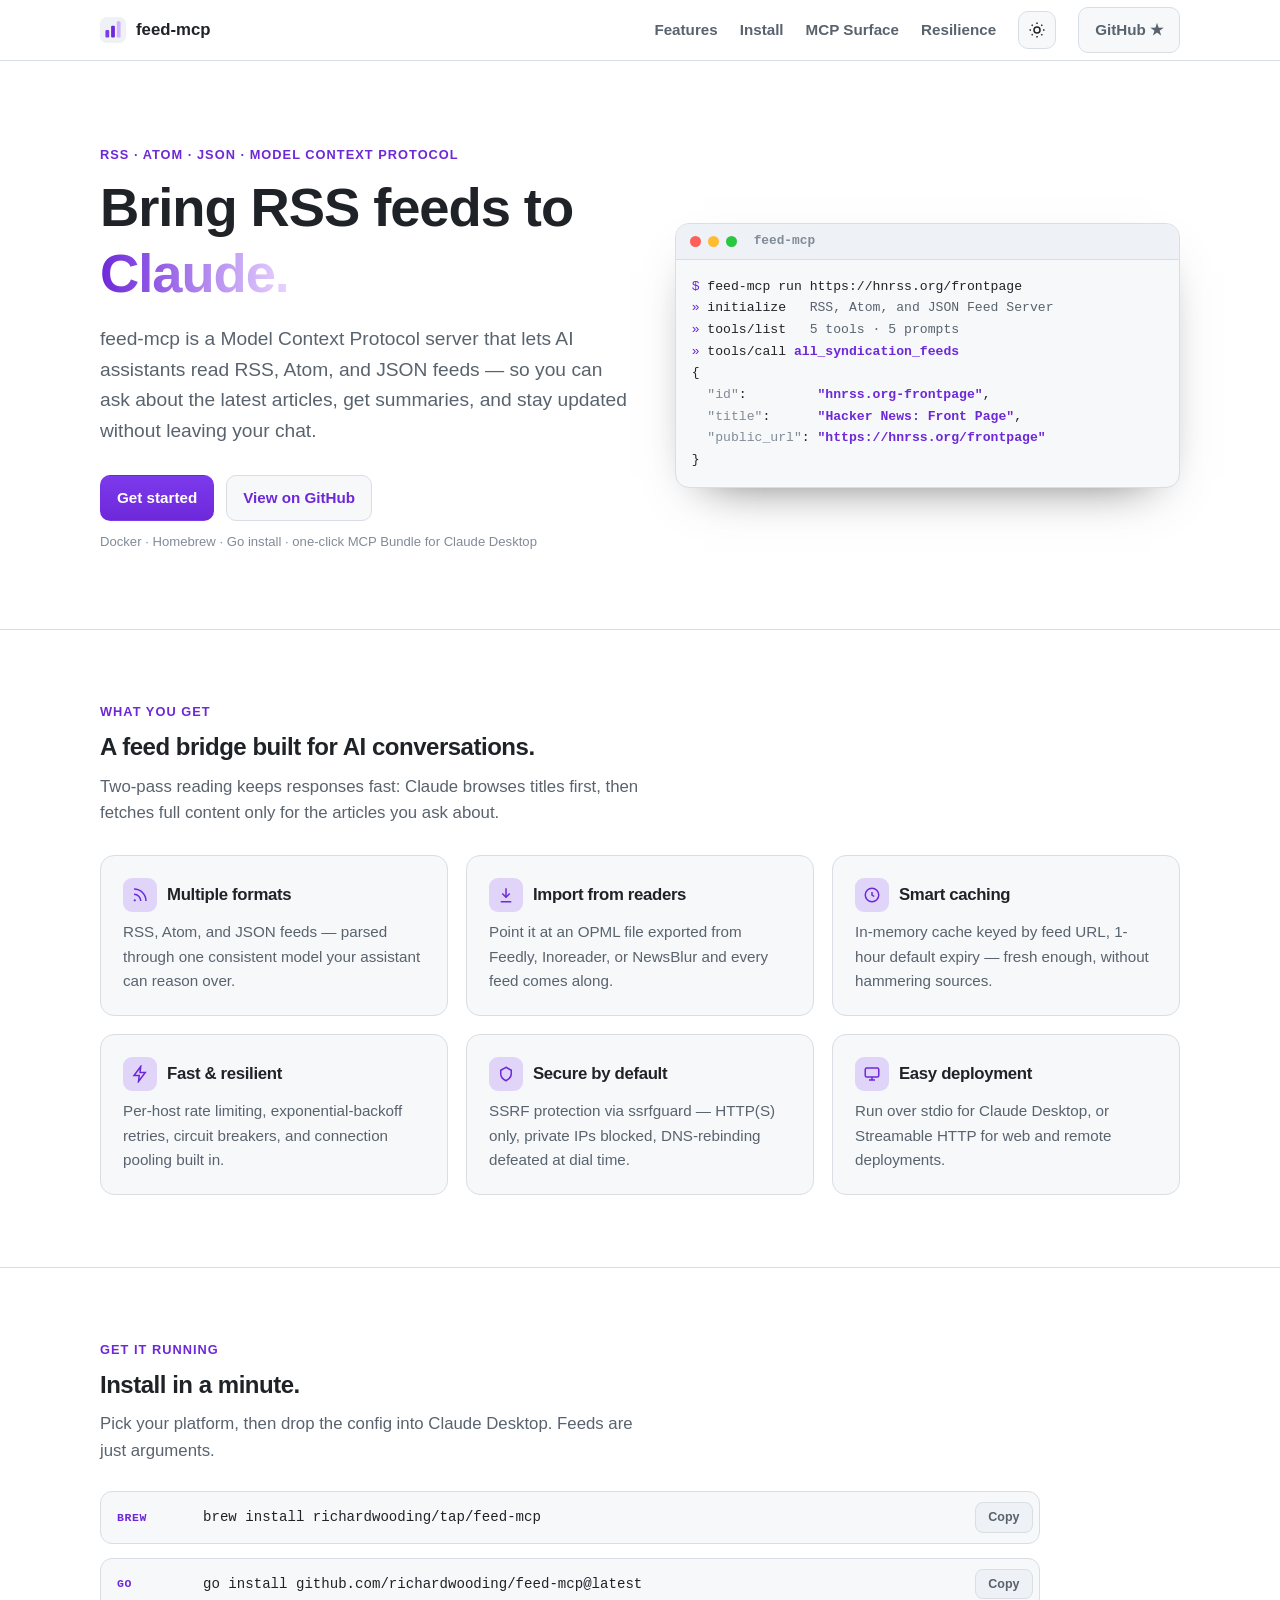
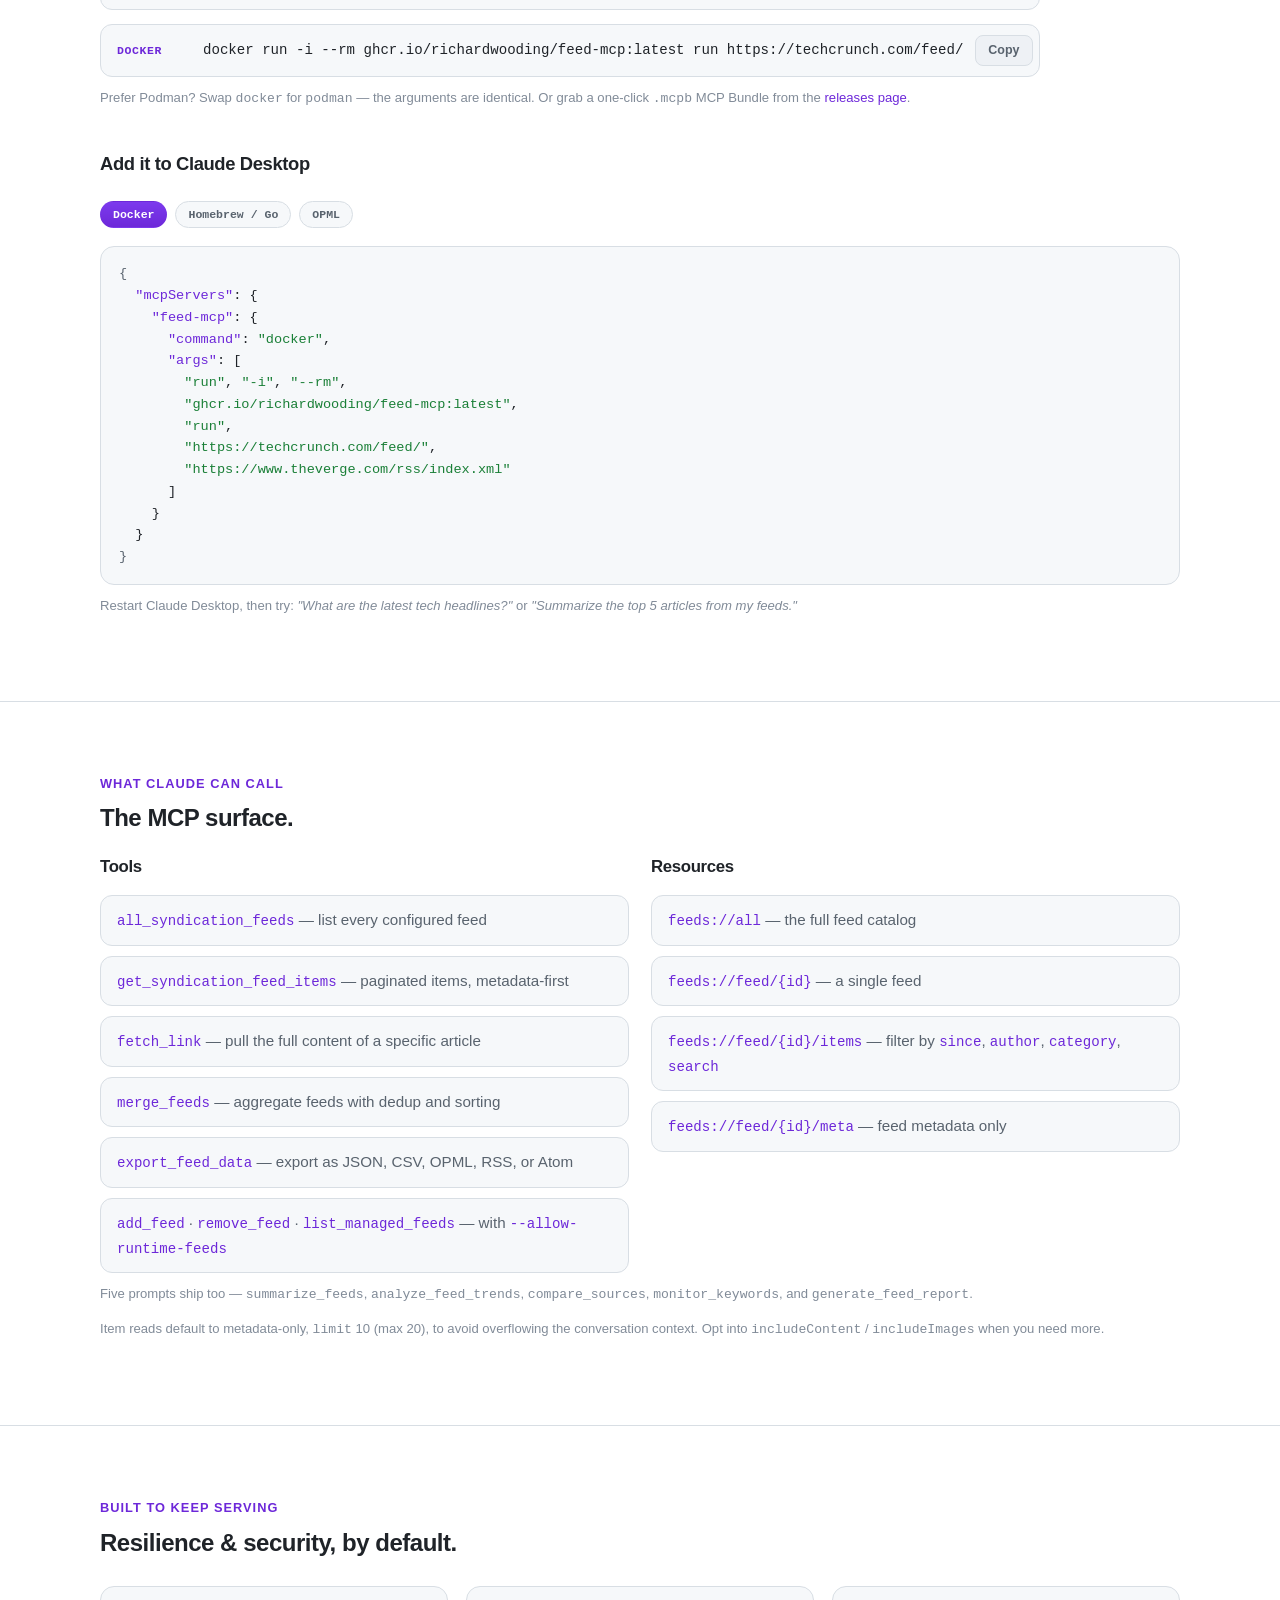
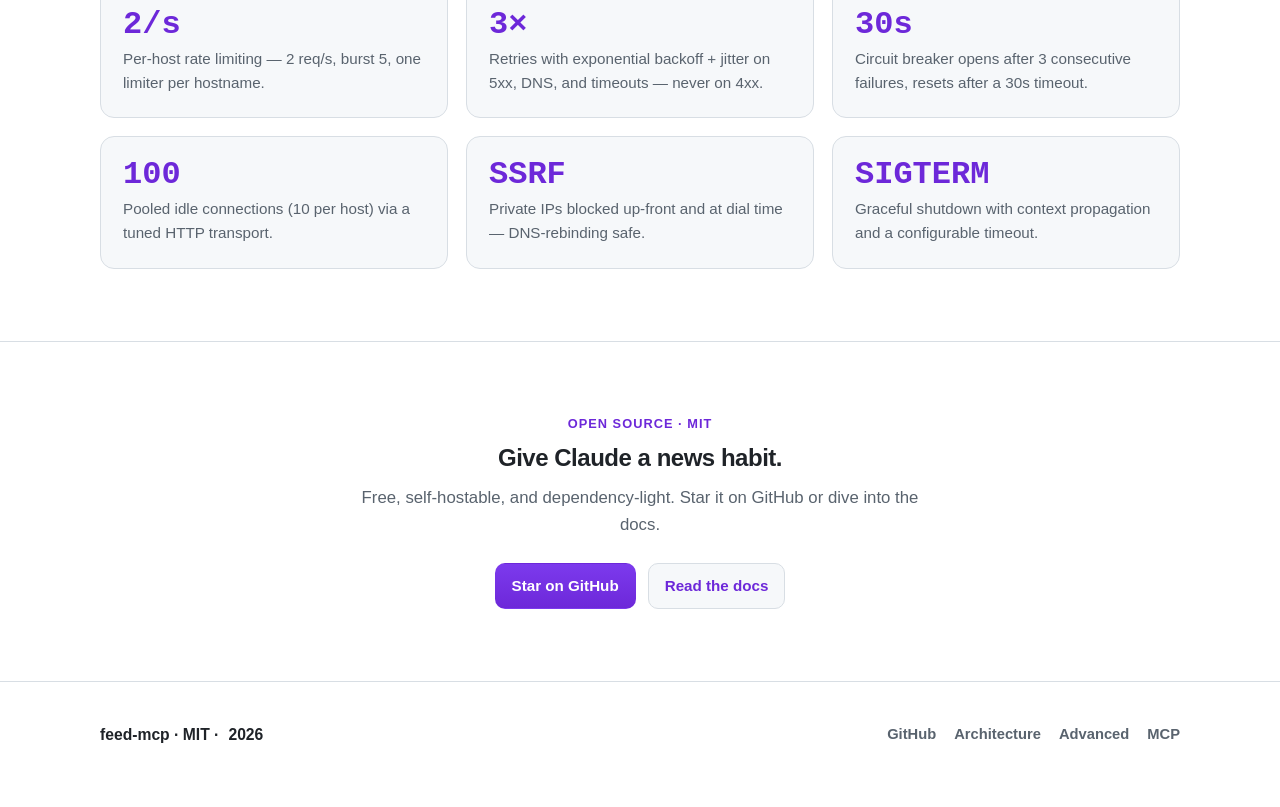
==== commit 1e75d04a: "refactor(site): use gloam's standard theme toggle gloam now ships a first-class theme toggle, so dro" ====
--- a/site/index.html
+++ b/site/index.html
@@ -9,11 +9,9 @@
   <meta property="og:description" content="An MCP server that fetches RSS/Atom/JSON feeds and serves them to AI assistants.">
   <meta property="og:type" content="website">
   <link rel="stylesheet" href="gloam.css">
+  <script>try{var t=localStorage.getItem("gl-theme");if(t)document.documentElement.setAttribute("data-theme",t)}catch(e){}</script>
   <style>
     /* page-local extras, all derived from gloam tokens */
-    .gl-theme-toggle { background: var(--gl-panel); color: var(--gl-fg); border: 1px solid var(--gl-border);
-      border-radius: 8px; padding: 8px 10px; cursor: pointer; font: 600 .82rem/1 var(--gl-sans); }
-    .gl-theme-toggle:hover { border-color: var(--gl-accent); }
     .gl-config { background: var(--gl-panel); border: 1px solid var(--gl-border); border-radius: var(--gl-radius);
       padding: 16px 18px; overflow-x: auto; font-size: .85rem; line-height: 1.6; margin: 0; font-family: var(--gl-mono); }
     .gl-config .c { color: var(--gl-faint); }
@@ -50,7 +48,10 @@
         <a href="#install">Install</a>
         <a href="#surface">MCP Surface</a>
         <a href="#resilience">Resilience</a>
-        <button class="gl-theme-toggle" id="theme" aria-label="Toggle color theme">◑ Theme</button>
+        <button class="gl-theme-toggle" data-gl-theme-toggle aria-label="Toggle color theme" aria-pressed="true">
+          <svg class="gl-moon" viewBox="0 0 24 24" fill="none" stroke="currentColor" stroke-width="2" aria-hidden="true"><path d="M21 12.8A9 9 0 1 1 11.2 3a7 7 0 0 0 9.8 9.8z"/></svg>
+          <svg class="gl-sun" viewBox="0 0 24 24" fill="none" stroke="currentColor" stroke-width="2" aria-hidden="true"><circle cx="12" cy="12" r="4"/><path d="M12 2v2M12 20v2M2 12h2M20 12h2M4.9 4.9l1.4 1.4M17.7 17.7l1.4 1.4M19.1 4.9l-1.4 1.4M6.3 17.7l-1.4 1.4"/></svg>
+        </button>
         <a class="gl-btn ghost" href="https://github.com/richardwooding/feed-mcp">GitHub ★</a>
       </nav>
     </div>
@@ -318,24 +319,5 @@
   </footer>
 
   <script src="gloam.js" defer></script>
-  <script>
-    // Theme toggle — flips data-theme on <html>, remembers the choice.
-    (function () {
-      var root = document.documentElement;
-      var btn = document.getElementById("theme");
-      try {
-        var saved = localStorage.getItem("gl-theme");
-        if (saved) root.setAttribute("data-theme", saved);
-      } catch (e) { /* ignore */ }
-      if (!btn) return;
-      btn.addEventListener("click", function () {
-        var dark = getComputedStyle(root).getPropertyValue("--gl-bg").trim().indexOf("#0d") === 0
-          || root.getAttribute("data-theme") === "dark";
-        var next = dark ? "light" : "dark";
-        root.setAttribute("data-theme", next);
-        try { localStorage.setItem("gl-theme", next); } catch (e) { /* ignore */ }
-      });
-    })();
-  </script>
 </body>
 </html>
--- a/site/gloam.css
+++ b/site/gloam.css
@@ -101,6 +101,24 @@
 .gl-btn.ghost { background: var(--gl-panel); }
 .gl-btn.ghost:hover { border-color: var(--gl-accent); text-decoration: none; }
 
+/* ---- theme toggle ---- */
+.gl-theme-toggle { display: inline-grid; place-items: center; width: 38px; height: 38px; flex: none;
+  background: var(--gl-panel); color: var(--gl-fg); border: 1px solid var(--gl-border); border-radius: 10px; cursor: pointer; padding: 0; }
+.gl-theme-toggle:hover { border-color: var(--gl-accent); }
+.gl-theme-toggle:focus-visible { outline: 2px solid var(--gl-accent); outline-offset: 2px; }
+.gl-theme-toggle svg { width: 18px; height: 18px; display: block; }
+/* Icon reflects the active theme — CSS-only swap across system + forced themes. */
+.gl-theme-toggle .gl-sun { display: none; }
+.gl-theme-toggle .gl-moon { display: block; }
+@media (prefers-color-scheme: light) {
+  .gl-theme-toggle .gl-sun { display: block; }
+  .gl-theme-toggle .gl-moon { display: none; }
+}
+:root[data-theme="light"] .gl-theme-toggle .gl-sun { display: block; }
+:root[data-theme="light"] .gl-theme-toggle .gl-moon { display: none; }
+:root[data-theme="dark"] .gl-theme-toggle .gl-sun { display: none; }
+:root[data-theme="dark"] .gl-theme-toggle .gl-moon { display: block; }
+
 /* ---- hero ---- */
 .gl-hero { padding: 84px 0 64px; }
 .gl-hero h1 { font-size: clamp(2.1rem, 5.2vw, 3.4rem); font-weight: 800; }
